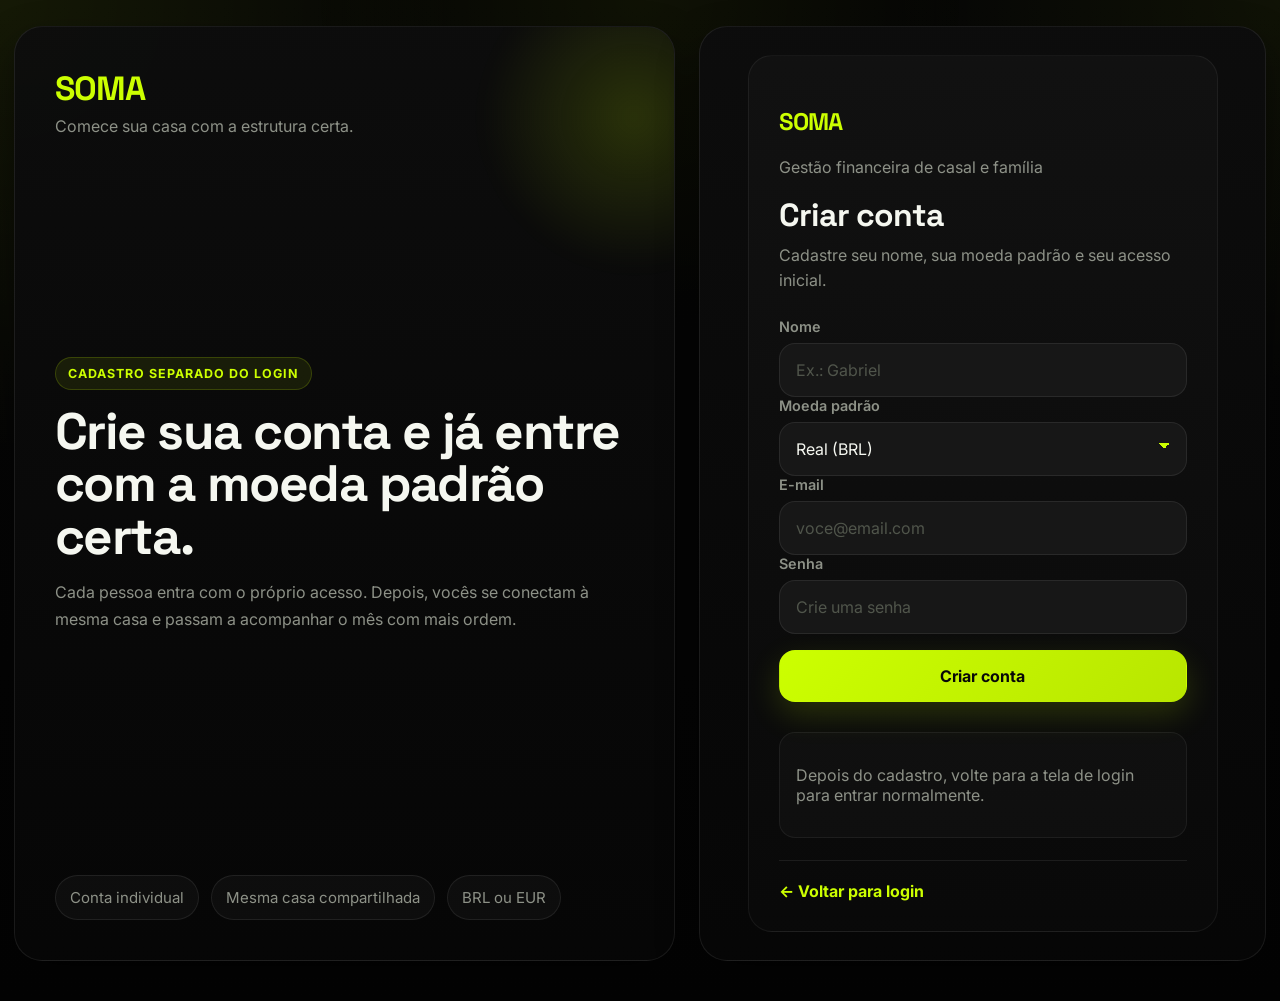
==== register.html @ 80d9c3e2 "Add files via upload" ====
<!doctype html>
<html lang="pt-BR">
<head>
  <meta charset="UTF-8" />
  <meta name="viewport" content="width=device-width, initial-scale=1.0" />
  <title>SOMA — Criar conta</title>
  <meta name="description" content="Criar conta no SOMA." />
  <link rel="preconnect" href="https://fonts.googleapis.com">
  <link rel="preconnect" href="https://fonts.gstatic.com" crossorigin>
  <link href="https://fonts.googleapis.com/css2?family=Inter:wght@400;500;600;700;800&family=Space+Grotesk:wght@500;600;700&display=swap" rel="stylesheet">
  <link rel="stylesheet" href="./styles.css" />
</head>
<body>
  <main class="app-frame">
    <section id="signupView" class="auth-layout auth-layout-register">
      <div class="auth-panel auth-copy-panel">
        <div class="brand-block">
          <div class="brand-mark">
            <span class="brand-soma">SOMA</span>
          </div>
          <p class="brand-caption">Comece sua casa com a estrutura certa.</p>
        </div>

        <div class="hero-copy">
          <span class="eyebrow">Cadastro separado do login</span>
          <h1>Crie sua conta e já entre com a moeda padrão certa.</h1>
          <p>
            Cada pessoa entra com o próprio acesso. Depois, vocês se conectam à mesma casa e passam a acompanhar o mês com mais ordem.
          </p>
        </div>

        <div class="feature-list">
          <div class="feature-chip">Conta individual</div>
          <div class="feature-chip">Mesma casa compartilhada</div>
          <div class="feature-chip">BRL ou EUR</div>
        </div>
      </div>

      <div class="auth-panel auth-form-panel">
        <div class="auth-card">
          <div class="brand-compact">
            <h2><span>SOMA</span></h2>
            <p>Gestão financeira de casal e família</p>
          </div>

          <div class="auth-heading">
            <h3>Criar conta</h3>
            <p>Cadastre seu nome, sua moeda padrão e seu acesso inicial.</p>
          </div>

          <div class="field">
            <label for="signupName">Nome</label>
            <input id="signupName" type="text" placeholder="Ex.: Gabriel" autocomplete="name" />
          </div>

          <div class="field">
            <label for="signupCurrency">Moeda padrão</label>
            <select id="signupCurrency">
              <option value="BRL">Real (BRL)</option>
              <option value="EUR">Euro (EUR)</option>
            </select>
          </div>

          <div class="field">
            <label for="signupEmail">E-mail</label>
            <input id="signupEmail" type="email" placeholder="voce@email.com" autocomplete="email" />
          </div>

          <div class="field">
            <label for="signupPassword">Senha</label>
            <input id="signupPassword" type="password" placeholder="Crie uma senha" autocomplete="new-password" />
          </div>

          <div class="stack-actions">
            <button class="btn btn-primary btn-block" id="btnSignup">Criar conta</button>
            <div id="authMessage"></div>
          </div>

          <div class="auth-footer-box">
            <p>Depois do cadastro, volte para a tela de login para entrar normalmente.</p>
          </div>

          <div class="auth-switch">
            <a href="./index.html">← Voltar para login</a>
          </div>
        </div>
      </div>
    </section>
  </main>

  <script type="module" src="./app.js"></script>
</body>
</html>
---- styles.css ----
:root {
  --bg: #050505;
  --bg-2: #080808;
  --surface: #0d0d0d;
  --surface-elevated: #111111;
  --surface-soft: rgba(255,255,255,0.03);
  --line: rgba(255,255,255,0.08);
  --line-strong: rgba(204,255,0,0.18);
  --text: #f5f7f0;
  --muted: #8d9187;
  --muted-2: #6f7369;
  --primary: #ccff00;
  --primary-hover: #dfff33;
  --primary-dark: #b8e600;
  --primary-ink: #080808;
  --danger: #ff5757;
  --danger-soft: rgba(255,87,87,0.14);
  --success: #5ef78e;
  --success-soft: rgba(94,247,142,0.14);
  --warning: #ffbe3d;
  --warning-soft: rgba(255,190,61,0.16);
  --shadow-md: 0 18px 40px rgba(0,0,0,0.45);
  --shadow-lime: 0 0 32px rgba(204,255,0,0.18);
  --radius: 20px;
  --radius-sm: 14px;
}

* { box-sizing: border-box; }
html, body { margin: 0; padding: 0; }
html { scrollbar-color: rgba(204,255,0,0.65) #0a0a0a; }
body {
  min-height: 100vh;
  font-family: Inter, system-ui, sans-serif;
  color: var(--text);
  background:
    radial-gradient(circle at top left, rgba(204,255,0,0.08), transparent 28%),
    radial-gradient(circle at top right, rgba(204,255,0,0.05), transparent 24%),
    linear-gradient(180deg, #060606 0%, #030303 100%);
}

body::before {
  content: '';
  position: fixed;
  inset: 0;
  pointer-events: none;
  background: radial-gradient(circle at 50% 0%, rgba(204,255,0,0.06), transparent 30%);
  opacity: 0.9;
}

::-webkit-scrollbar {
  width: 10px;
  height: 10px;
}

::-webkit-scrollbar-track {
  background: #0a0a0a;
}

::-webkit-scrollbar-thumb {
  background: linear-gradient(180deg, rgba(204,255,0,0.72), rgba(184,230,0,0.72));
  border: 2px solid #0a0a0a;
  border-radius: 999px;
}

::-webkit-scrollbar-thumb:hover {
  background: linear-gradient(180deg, rgba(223,255,51,0.95), rgba(184,230,0,0.95));
}

::selection {
  background: rgba(204,255,0,0.24);
  color: #fff;
}

button, input, select, textarea { font: inherit; }
a { color: inherit; text-decoration: none; }
[hidden] { display: none !important; }

.app-frame {
  position: relative;
  width: min(1380px, calc(100% - 28px));
  margin: 0 auto;
  padding: 26px 0 40px;
}

.auth-layout {
  min-height: calc(100vh - 52px);
  display: grid;
  grid-template-columns: minmax(300px, 1.05fr) minmax(320px, 0.9fr);
  gap: 24px;
  align-items: stretch;
}

.auth-panel {
  border: 1px solid var(--line);
  border-radius: 28px;
  background: linear-gradient(180deg, rgba(13,13,13,0.95), rgba(6,6,6,0.98));
  box-shadow: var(--shadow-md);
  overflow: hidden;
  position: relative;
}

.auth-copy-panel {
  padding: 40px;
  display: flex;
  flex-direction: column;
  justify-content: space-between;
  min-height: 680px;
}

.auth-copy-panel::after {
  content: '';
  position: absolute;
  right: -120px;
  top: -70px;
  width: 320px;
  height: 320px;
  border-radius: 50%;
  background: radial-gradient(circle, rgba(204,255,0,0.16), transparent 68%);
  filter: blur(10px);
}

.auth-form-panel {
  display: flex;
  align-items: center;
  justify-content: center;
  padding: 28px;
}

.auth-card {
  width: 100%;
  max-width: 470px;
  padding: 30px;
  border: 1px solid rgba(255,255,255,0.06);
  border-radius: 24px;
  background: linear-gradient(180deg, rgba(18,18,18,0.95), rgba(9,9,9,0.98));
}

.brand-block,
.brand-compact { position: relative; z-index: 1; }

.brand-mark {
  display: inline-flex;
  align-items: center;
  gap: 10px;
}

.brand-soma,
.brand-compact h2 span,
.brand-inline-name {
  font-family: 'Space Grotesk', sans-serif;
  font-weight: 700;
  letter-spacing: -0.03em;
  color: var(--primary);
}

.brand-soma {
  font-size: 2.1rem;
}

.brand-caption,
.brand-compact p,
.brand-inline-subtitle {
  margin: 6px 0 0;
  color: var(--muted);
}

.brand-inline {
  display: flex;
  flex-direction: column;
  gap: 3px;
}

.brand-inline-name {
  font-size: 1.35rem;
  color: var(--primary);
}

.hero-copy {
  position: relative;
  z-index: 1;
  margin: 28px 0 32px;
}

.eyebrow {
  display: inline-flex;
  align-items: center;
  gap: 8px;
  padding: 8px 12px;
  border-radius: 999px;
  border: 1px solid rgba(204,255,0,0.18);
  background: rgba(204,255,0,0.08);
  color: var(--primary);
  font-size: 0.78rem;
  font-weight: 700;
  text-transform: uppercase;
  letter-spacing: 0.08em;
}

.hero-copy h1,
.auth-heading h3,
.section-head h3,
.modal-head h3 {
  font-family: 'Space Grotesk', sans-serif;
  letter-spacing: -0.03em;
  margin: 16px 0 0;
}

.hero-copy h1 {
  font-size: clamp(2rem, 4vw, 3.8rem);
  line-height: 1.02;
  max-width: 680px;
}

.hero-copy p,
.auth-heading p,
.section-subtitle,
.metric-foot,
.feature-list,
.field label,
.empty-state,
.auth-footer-box p,
.user-inline span,
.household-toolbar .mini-label {
  color: var(--muted);
}

.hero-copy p {
  margin-top: 16px;
  max-width: 620px;
  font-size: 1rem;
  line-height: 1.72;
}

.feature-list {
  display: flex;
  gap: 12px;
  flex-wrap: wrap;
  position: relative;
  z-index: 1;
}

.feature-chip {
  border: 1px solid rgba(255,255,255,0.08);
  background: rgba(255,255,255,0.03);
  border-radius: 999px;
  padding: 12px 14px;
  font-size: 0.94rem;
}

.auth-heading { margin: 18px 0 24px; }
.auth-heading h3 { font-size: 2rem; }
.auth-heading p { margin-top: 8px; line-height: 1.6; }

.auth-footer-box {
  margin-top: 18px;
  border-radius: 16px;
  border: 1px solid rgba(255,255,255,0.06);
  background: rgba(255,255,255,0.025);
  padding: 16px;
}

.auth-switch {
  margin-top: 22px;
  padding-top: 20px;
  border-top: 1px solid var(--line);
}

.auth-switch a {
  color: var(--primary);
  font-weight: 700;
}

.shell {
  display: grid;
  gap: 20px;
}

.surface {
  border: 1px solid var(--line);
  border-radius: 24px;
  background: linear-gradient(180deg, rgba(12,12,12,0.96), rgba(7,7,7,0.98));
  box-shadow: var(--shadow-md);
}

.topbar {
  padding: 20px 22px;
  display: flex;
  align-items: center;
  justify-content: space-between;
  gap: 16px;
}

.topbar-left,
.topbar-right {
  display: flex;
  align-items: center;
  gap: 18px;
  flex-wrap: wrap;
}

.user-inline {
  display: flex;
  flex-direction: column;
  gap: 3px;
  padding-left: 18px;
  border-left: 1px solid var(--line);
}

.user-inline strong {
  font-size: 1.02rem;
}

.section-block {
  padding: 22px;
}

.section-head {
  display: flex;
  align-items: flex-end;
  justify-content: space-between;
  gap: 18px;
  margin-bottom: 18px;
}

.compact-head { margin-bottom: 14px; }

.section-head h3 {
  margin-top: 10px;
  font-size: 1.55rem;
}

.section-subtitle { margin-top: 8px; }

.grid {
  display: grid;
  gap: 16px;
}

.grid-2 { grid-template-columns: repeat(2, minmax(0, 1fr)); }
.equal-grid { align-items: start; }

.stats-grid {
  display: grid;
  grid-template-columns: repeat(4, minmax(0, 1fr));
  gap: 16px;
}

.metric-card {
  padding: 20px;
  min-height: 148px;
  display: flex;
  flex-direction: column;
  justify-content: space-between;
  position: relative;
  overflow: hidden;
}

.metric-card::after {
  content: '';
  position: absolute;
  inset: auto -40px -60px auto;
  width: 140px;
  height: 140px;
  border-radius: 50%;
  background: radial-gradient(circle, rgba(204,255,0,0.12), transparent 68%);
}

.metric-label {
  color: var(--muted);
  font-size: 0.92rem;
}

.metric-value {
  font-family: 'Space Grotesk', sans-serif;
  font-size: clamp(1.8rem, 3vw, 2.5rem);
  line-height: 1;
}

.inner-card {
  border: 1px solid rgba(255,255,255,0.06);
  border-radius: 18px;
  background: rgba(255,255,255,0.02);
  padding: 18px;
}

.form-card { display: grid; gap: 14px; }

.household-toolbar {
  margin-top: 18px;
  display: grid;
  gap: 10px;
}

.household-list {
  display: flex;
  flex-wrap: wrap;
  gap: 10px;
}

.household-chip {
  padding: 10px 14px;
  border-radius: 999px;
  border: 1px solid rgba(255,255,255,0.08);
  background: rgba(255,255,255,0.03);
  color: var(--text);
}

.household-chip.active {
  border-color: rgba(204,255,0,0.35);
  background: rgba(204,255,0,0.12);
  color: #f8ffd2;
  box-shadow: var(--shadow-lime);
}

.field {
  display: grid;
  gap: 8px;
}

.field label {
  font-size: 0.9rem;
  font-weight: 600;
}

.compact-field {
  min-width: 210px;
}

input,
select,
textarea {
  width: 100%;
  min-height: 54px;
  border-radius: 16px;
  border: 1px solid rgba(255,255,255,0.08);
  background: #171717;
  color: var(--text);
  padding: 0 16px;
  outline: none;
  transition: border-color 0.2s ease, box-shadow 0.2s ease, background 0.2s ease;
}

input::placeholder,
textarea::placeholder {
  color: #50554b;
}

input:focus,
select:focus,
textarea:focus {
  border-color: rgba(204,255,0,0.4);
  box-shadow: 0 0 0 4px rgba(204,255,0,0.08);
  background: #141414;
}

select {
  appearance: none;
  -webkit-appearance: none;
  background-image:
    linear-gradient(45deg, transparent 50%, var(--primary) 50%),
    linear-gradient(135deg, var(--primary) 50%, transparent 50%),
    linear-gradient(to right, transparent, transparent);
  background-position:
    calc(100% - 22px) calc(50% - 3px),
    calc(100% - 16px) calc(50% - 3px),
    0 0;
  background-size: 6px 6px, 6px 6px, 100% 100%;
  background-repeat: no-repeat;
  padding-right: 48px;
}

select option {
  background: #111111;
  color: #f4f6ef;
}

.btn {
  min-height: 52px;
  padding: 0 18px;
  border-radius: 16px;
  border: 1px solid transparent;
  font-weight: 700;
  transition: transform 0.18s ease, box-shadow 0.18s ease, border-color 0.18s ease, background 0.18s ease;
}

.btn:hover { transform: translateY(-1px); }
.btn:active { transform: translateY(0); }
.btn-block { width: 100%; }

.btn-primary {
  background: linear-gradient(135deg, var(--primary), var(--primary-dark));
  color: var(--primary-ink);
  box-shadow: 0 12px 32px rgba(204,255,0,0.16);
}

.btn-primary:hover {
  background: linear-gradient(135deg, var(--primary-hover), var(--primary-dark));
}

.btn-secondary {
  background: rgba(255,255,255,0.04);
  border-color: rgba(255,255,255,0.08);
  color: var(--text);
}

.btn-secondary:hover {
  border-color: rgba(204,255,0,0.25);
  background: rgba(204,255,0,0.05);
}

.btn-danger {
  background: rgba(255,87,87,0.08);
  border-color: rgba(255,87,87,0.18);
  color: #ffb3b3;
}

.btn-danger:hover {
  background: rgba(255,87,87,0.14);
}

.stack-actions {
  display: grid;
  gap: 12px;
  margin-top: 16px;
}

.message {
  border-radius: 16px;
  padding: 14px 16px;
  border: 1px solid transparent;
  font-size: 0.96rem;
  line-height: 1.5;
}

.message.error {
  background: var(--danger-soft);
  border-color: rgba(255,87,87,0.22);
  color: #ffb3b3;
}

.message.success {
  background: var(--success-soft);
  border-color: rgba(94,247,142,0.2);
  color: #b8ffd0;
}

.message.info {
  background: rgba(204,255,0,0.08);
  border-color: rgba(204,255,0,0.18);
  color: #efffba;
}

.table-block {
  overflow: hidden;
}

.table-shell {
  overflow-x: auto;
  border: 1px solid rgba(255,255,255,0.06);
  border-radius: 18px;
  background: rgba(255,255,255,0.02);
}

.table-shell table {
  width: 100%;
  min-width: 920px;
  border-collapse: collapse;
}

.table-shell th,
.table-shell td {
  padding: 16px 14px;
  text-align: left;
  border-bottom: 1px solid rgba(255,255,255,0.06);
  vertical-align: middle;
}

.table-shell th {
  color: var(--muted);
  text-transform: uppercase;
  font-size: 0.78rem;
  letter-spacing: 0.08em;
  background: rgba(255,255,255,0.02);
}

.table-shell tr:hover td {
  background: rgba(204,255,0,0.03);
}

.badge {
  display: inline-flex;
  align-items: center;
  justify-content: center;
  padding: 7px 10px;
  border-radius: 999px;
  border: 1px solid rgba(255,255,255,0.08);
  background: rgba(255,255,255,0.03);
  font-size: 0.82rem;
}

.money-positive { color: var(--success); font-weight: 700; }
.money-warning { color: var(--warning); font-weight: 700; }
.money-danger { color: #ff8383; font-weight: 700; }

.row-actions {
  display: flex;
  flex-wrap: wrap;
  gap: 8px;
}

.action-btn {
  min-height: 36px;
  padding: 0 12px;
  border-radius: 12px;
  border: 1px solid rgba(255,255,255,0.08);
  background: rgba(255,255,255,0.03);
  color: var(--text);
  font-size: 0.86rem;
  font-weight: 600;
}

.action-btn:hover {
  border-color: rgba(204,255,0,0.24);
  background: rgba(204,255,0,0.06);
}

.action-btn.danger:hover {
  border-color: rgba(255,87,87,0.24);
  background: rgba(255,87,87,0.08);
}

.empty-state {
  padding: 20px;
  border-radius: 18px;
  border: 1px dashed rgba(255,255,255,0.08);
  background: rgba(255,255,255,0.02);
}

.modal-backdrop {
  position: fixed;
  inset: 0;
  background: rgba(0,0,0,0.72);
  backdrop-filter: blur(8px);
  display: flex;
  align-items: center;
  justify-content: center;
  padding: 20px;
  z-index: 20;
}

.modal-card {
  width: min(620px, 100%);
  border-radius: 24px;
  border: 1px solid rgba(255,255,255,0.08);
  background: linear-gradient(180deg, rgba(17,17,17,0.98), rgba(8,8,8,0.99));
  box-shadow: var(--shadow-md);
  padding: 22px;
}

.modal-head {
  display: flex;
  align-items: flex-start;
  justify-content: space-between;
  gap: 16px;
  margin-bottom: 18px;
}

.icon-btn {
  width: 40px;
  height: 40px;
  border-radius: 12px;
  border: 1px solid rgba(255,255,255,0.08);
  background: rgba(255,255,255,0.03);
  color: var(--text);
}

.modal-actions {
  margin-top: 20px;
  display: flex;
  justify-content: flex-end;
  gap: 10px;
}

@media (max-width: 1080px) {
  .auth-layout,
  .grid-2,
  .stats-grid {
    grid-template-columns: 1fr;
  }

  .auth-copy-panel {
    min-height: auto;
  }

  .topbar {
    flex-direction: column;
    align-items: stretch;
  }

  .topbar-left,
  .topbar-right {
    justify-content: space-between;
  }

  .user-inline {
    border-left: 0;
    padding-left: 0;
  }
}

@media (max-width: 720px) {
  .app-frame {
    width: min(100%, calc(100% - 18px));
    padding-top: 10px;
  }

  .auth-copy-panel,
  .auth-form-panel,
  .auth-card,
  .section-block,
  .metric-card {
    padding: 18px;
  }

  .hero-copy h1 { font-size: 2rem; }
  .auth-heading h3 { font-size: 1.6rem; }
  .section-head h3 { font-size: 1.35rem; }
  .modal-card { padding: 18px; }
  .modal-actions { flex-direction: column-reverse; }
  .modal-actions .btn { width: 100%; }
}
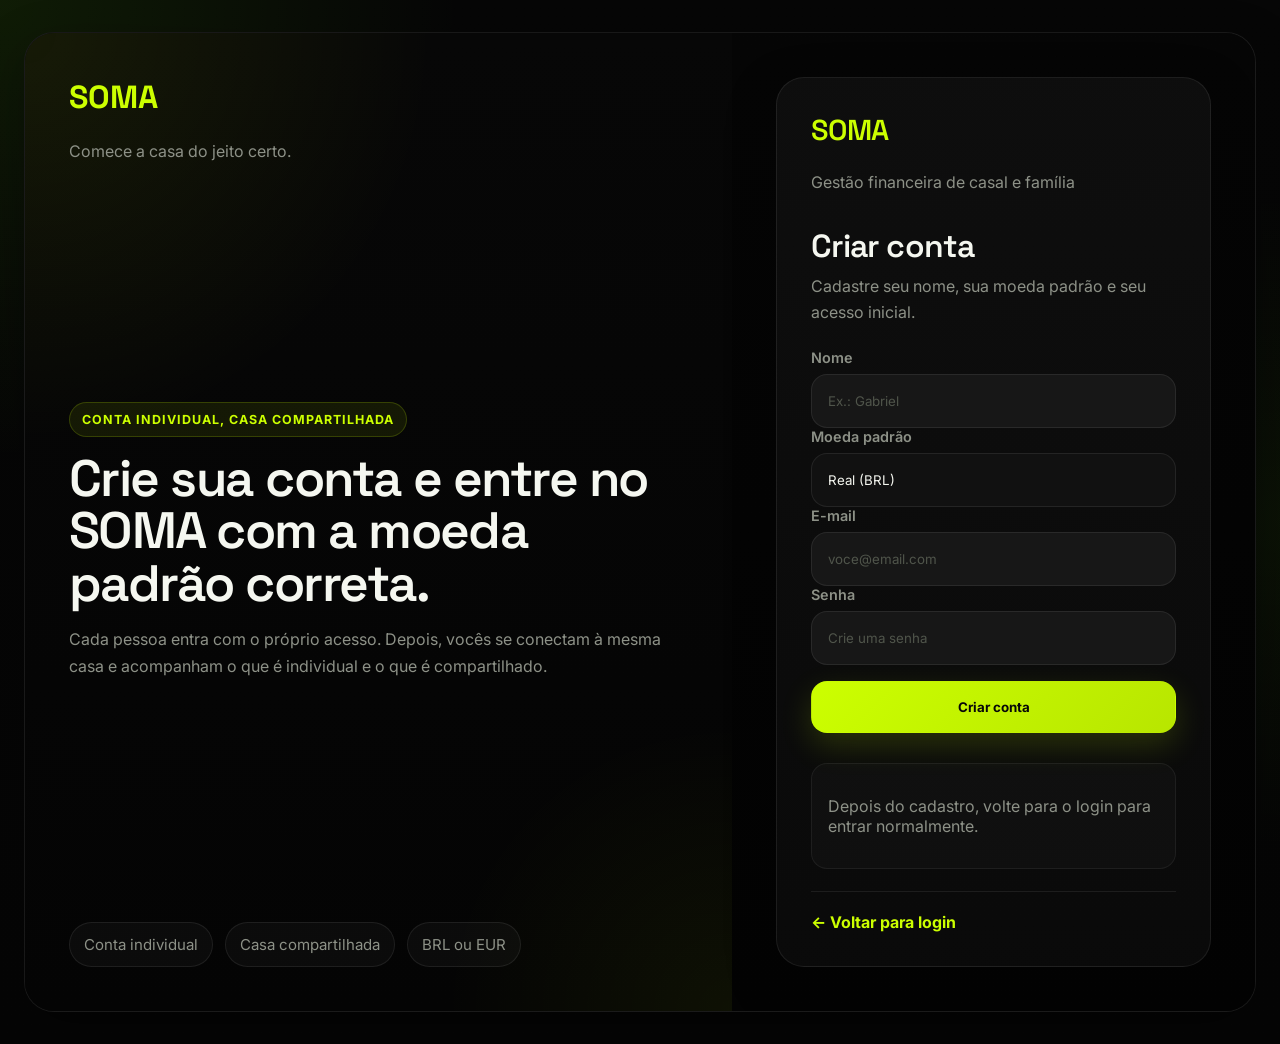
==== commit 17ff3b14: "Add files via upload" ====
--- a/register.html
+++ b/register.html
@@ -18,20 +18,20 @@
           <div class="brand-mark">
             <span class="brand-soma">SOMA</span>
           </div>
-          <p class="brand-caption">Comece sua casa com a estrutura certa.</p>
+          <p class="brand-caption">Comece a casa do jeito certo.</p>
         </div>
 
         <div class="hero-copy">
-          <span class="eyebrow">Cadastro separado do login</span>
-          <h1>Crie sua conta e já entre com a moeda padrão certa.</h1>
+          <span class="eyebrow">Conta individual, casa compartilhada</span>
+          <h1>Crie sua conta e entre no SOMA com a moeda padrão correta.</h1>
           <p>
-            Cada pessoa entra com o próprio acesso. Depois, vocês se conectam à mesma casa e passam a acompanhar o mês com mais ordem.
+            Cada pessoa entra com o próprio acesso. Depois, vocês se conectam à mesma casa e acompanham o que é individual e o que é compartilhado.
           </p>
         </div>
 
         <div class="feature-list">
           <div class="feature-chip">Conta individual</div>
-          <div class="feature-chip">Mesma casa compartilhada</div>
+          <div class="feature-chip">Casa compartilhada</div>
           <div class="feature-chip">BRL ou EUR</div>
         </div>
       </div>
@@ -77,7 +77,7 @@
           </div>
 
           <div class="auth-footer-box">
-            <p>Depois do cadastro, volte para a tela de login para entrar normalmente.</p>
+            <p>Depois do cadastro, volte para o login para entrar normalmente.</p>
           </div>
 
           <div class="auth-switch">
@@ -88,6 +88,6 @@
     </section>
   </main>
 
-  <script type="module" src="./app.js"></script>
+  <script type="module" src="./app.rollback.js?v=20260401-02"></script>
 </body>
 </html>
--- a/styles.css
+++ b/styles.css
@@ -1,3 +1,4 @@
+
 :root {
   --bg: #050505;
   --bg-2: #080808;
@@ -16,176 +17,109 @@
   --danger: #ff5757;
   --danger-soft: rgba(255,87,87,0.14);
   --success: #5ef78e;
-  --success-soft: rgba(94,247,142,0.14);
-  --warning: #ffbe3d;
-  --warning-soft: rgba(255,190,61,0.16);
-  --shadow-md: 0 18px 40px rgba(0,0,0,0.45);
-  --shadow-lime: 0 0 32px rgba(204,255,0,0.18);
-  --radius: 20px;
-  --radius-sm: 14px;
+  --success-soft: rgba(94,247,142,0.12);
+  --warning: #ffbf47;
+  --warning-soft: rgba(255,191,71,0.12);
+  --shadow-sm: 0 12px 24px rgba(0,0,0,0.24);
+  --shadow-md: 0 18px 48px rgba(0,0,0,0.34);
+  --shadow-lime: 0 16px 32px rgba(204,255,0,0.12);
+  --radius: 24px;
+  color-scheme: dark;
 }
 
 * { box-sizing: border-box; }
 html, body { margin: 0; padding: 0; }
-html { scrollbar-color: rgba(204,255,0,0.65) #0a0a0a; }
 body {
+  background:
+    radial-gradient(circle at top left, rgba(113, 252, 0, 0.09), transparent 28%),
+    radial-gradient(circle at right center, rgba(113, 252, 0, 0.05), transparent 24%),
+    linear-gradient(180deg, #060606 0%, #050505 100%);
+  color: var(--text);
+  font-family: 'Inter', system-ui, sans-serif;
   min-height: 100vh;
-  font-family: Inter, system-ui, sans-serif;
-  color: var(--text);
+  -webkit-font-smoothing: antialiased;
+  -moz-osx-font-smoothing: grayscale;
+}
+
+body, input, select, textarea, button { font-family: 'Inter', system-ui, sans-serif; }
+
+h1, h2, h3, h4, h5, h6 {
+  font-family: 'Space Grotesk', sans-serif;
+  font-weight: 600;
+  letter-spacing: -0.03em;
+}
+
+a { color: inherit; text-decoration: none; }
+button { cursor: pointer; }
+button, input, select, textarea { border: 0; }
+
+::-webkit-scrollbar { width: 12px; height: 12px; }
+::-webkit-scrollbar-track { background: #0b0b0b; }
+::-webkit-scrollbar-thumb {
+  background: linear-gradient(180deg, rgba(204,255,0,0.42), rgba(204,255,0,0.2));
+  border: 2px solid #0b0b0b;
+  border-radius: 999px;
+}
+::-webkit-scrollbar-thumb:hover {
+  background: linear-gradient(180deg, rgba(204,255,0,0.58), rgba(204,255,0,0.3));
+}
+
+
+[hidden] {
+  display: none !important;
+}
+
+.app-frame {
+  width: min(1400px, calc(100vw - 48px));
+  margin: 32px auto;
+}
+
+.auth-layout {
+  display: grid;
+  grid-template-columns: 1.15fr 0.85fr;
+  min-height: calc(100vh - 64px);
+  border-radius: 30px;
+  overflow: hidden;
+  border: 1px solid var(--line);
+  background: linear-gradient(180deg, rgba(8,8,8,0.96), rgba(4,4,4,0.98));
+  box-shadow: var(--shadow-md);
+}
+
+.auth-panel { padding: 44px; position: relative; }
+.auth-copy-panel {
   background:
-    radial-gradient(circle at top left, rgba(204,255,0,0.08), transparent 28%),
-    radial-gradient(circle at top right, rgba(204,255,0,0.05), transparent 24%),
-    linear-gradient(180deg, #060606 0%, #030303 100%);
-}
-
-body::before {
-  content: '';
-  position: fixed;
-  inset: 0;
-  pointer-events: none;
-  background: radial-gradient(circle at 50% 0%, rgba(204,255,0,0.06), transparent 30%);
-  opacity: 0.9;
-}
-
-::-webkit-scrollbar {
-  width: 10px;
-  height: 10px;
-}
-
-::-webkit-scrollbar-track {
-  background: #0a0a0a;
-}
-
-::-webkit-scrollbar-thumb {
-  background: linear-gradient(180deg, rgba(204,255,0,0.72), rgba(184,230,0,0.72));
-  border: 2px solid #0a0a0a;
-  border-radius: 999px;
-}
-
-::-webkit-scrollbar-thumb:hover {
-  background: linear-gradient(180deg, rgba(223,255,51,0.95), rgba(184,230,0,0.95));
-}
-
-::selection {
-  background: rgba(204,255,0,0.24);
-  color: #fff;
-}
-
-button, input, select, textarea { font: inherit; }
-a { color: inherit; text-decoration: none; }
-[hidden] { display: none !important; }
-
-.app-frame {
-  position: relative;
-  width: min(1380px, calc(100% - 28px));
-  margin: 0 auto;
-  padding: 26px 0 40px;
-}
-
-.auth-layout {
-  min-height: calc(100vh - 52px);
-  display: grid;
-  grid-template-columns: minmax(300px, 1.05fr) minmax(320px, 0.9fr);
-  gap: 24px;
-  align-items: stretch;
-}
-
-.auth-panel {
-  border: 1px solid var(--line);
-  border-radius: 28px;
-  background: linear-gradient(180deg, rgba(13,13,13,0.95), rgba(6,6,6,0.98));
-  box-shadow: var(--shadow-md);
-  overflow: hidden;
-  position: relative;
-}
-
-.auth-copy-panel {
-  padding: 40px;
+    radial-gradient(circle at left top, rgba(204,255,0,0.08), transparent 34%),
+    radial-gradient(circle at right bottom, rgba(204,255,0,0.05), transparent 24%),
+    linear-gradient(180deg, rgba(7,7,7,0.98), rgba(4,4,4,0.98));
   display: flex;
   flex-direction: column;
   justify-content: space-between;
-  min-height: 680px;
-}
-
-.auth-copy-panel::after {
-  content: '';
-  position: absolute;
-  right: -120px;
-  top: -70px;
-  width: 320px;
-  height: 320px;
-  border-radius: 50%;
-  background: radial-gradient(circle, rgba(204,255,0,0.16), transparent 68%);
-  filter: blur(10px);
-}
-
+  gap: 28px;
+}
 .auth-form-panel {
   display: flex;
   align-items: center;
   justify-content: center;
-  padding: 28px;
-}
-
-.auth-card {
-  width: 100%;
-  max-width: 470px;
-  padding: 30px;
-  border: 1px solid rgba(255,255,255,0.06);
-  border-radius: 24px;
-  background: linear-gradient(180deg, rgba(18,18,18,0.95), rgba(9,9,9,0.98));
-}
-
-.brand-block,
-.brand-compact { position: relative; z-index: 1; }
-
-.brand-mark {
-  display: inline-flex;
-  align-items: center;
-  gap: 10px;
-}
-
-.brand-soma,
-.brand-compact h2 span,
-.brand-inline-name {
+  background: linear-gradient(180deg, rgba(5,5,5,0.98), rgba(3,3,3,1));
+}
+
+.brand-block, .brand-compact { display: grid; gap: 8px; }
+.brand-mark { display: inline-flex; align-items: center; gap: 10px; }
+.brand-soma {
   font-family: 'Space Grotesk', sans-serif;
+  font-size: 2rem;
   font-weight: 700;
-  letter-spacing: -0.03em;
   color: var(--primary);
 }
-
-.brand-soma {
-  font-size: 2.1rem;
-}
-
-.brand-caption,
-.brand-compact p,
-.brand-inline-subtitle {
-  margin: 6px 0 0;
-  color: var(--muted);
-}
-
-.brand-inline {
-  display: flex;
-  flex-direction: column;
-  gap: 3px;
-}
-
-.brand-inline-name {
-  font-size: 1.35rem;
-  color: var(--primary);
-}
-
-.hero-copy {
-  position: relative;
-  z-index: 1;
-  margin: 28px 0 32px;
-}
+.brand-caption, .brand-compact p { color: var(--muted); }
+.brand-compact h2 { margin: 0; font-size: 1.8rem; }
+.brand-compact h2 span { color: var(--primary); }
 
 .eyebrow {
   display: inline-flex;
   align-items: center;
-  gap: 8px;
-  padding: 8px 12px;
+  width: fit-content;
+  padding: 9px 12px;
   border-radius: 999px;
   border: 1px solid rgba(204,255,0,0.18);
   background: rgba(204,255,0,0.08);
@@ -195,50 +129,13 @@
   text-transform: uppercase;
   letter-spacing: 0.08em;
 }
-
-.hero-copy h1,
-.auth-heading h3,
-.section-head h3,
-.modal-head h3 {
-  font-family: 'Space Grotesk', sans-serif;
-  letter-spacing: -0.03em;
-  margin: 16px 0 0;
-}
-
-.hero-copy h1 {
-  font-size: clamp(2rem, 4vw, 3.8rem);
-  line-height: 1.02;
-  max-width: 680px;
-}
-
-.hero-copy p,
-.auth-heading p,
-.section-subtitle,
-.metric-foot,
-.feature-list,
-.field label,
-.empty-state,
-.auth-footer-box p,
-.user-inline span,
-.household-toolbar .mini-label {
-  color: var(--muted);
-}
-
-.hero-copy p {
-  margin-top: 16px;
-  max-width: 620px;
-  font-size: 1rem;
-  line-height: 1.72;
-}
-
-.feature-list {
-  display: flex;
-  gap: 12px;
-  flex-wrap: wrap;
-  position: relative;
-  z-index: 1;
-}
-
+.hero-copy h1, .auth-heading h3, .section-head h3, .modal-head h3 { margin: 16px 0 0; }
+.hero-copy h1 { font-size: clamp(2rem, 4vw, 3.8rem); line-height: 1.02; max-width: 700px; }
+.hero-copy p, .auth-heading p, .section-subtitle, .metric-foot, .feature-list,
+.field label, .empty-state, .auth-footer-box p, .user-inline span,
+.household-toolbar .mini-label, .scope-caption, .metric-label { color: var(--muted); }
+.hero-copy p { margin-top: 16px; max-width: 640px; font-size: 1rem; line-height: 1.72; }
+.feature-list { display: flex; gap: 12px; flex-wrap: wrap; position: relative; z-index: 1; }
 .feature-chip {
   border: 1px solid rgba(255,255,255,0.08);
   background: rgba(255,255,255,0.03);
@@ -246,11 +143,17 @@
   padding: 12px 14px;
   font-size: 0.94rem;
 }
-
+.auth-card {
+  width: min(520px, 100%);
+  border-radius: 28px;
+  border: 1px solid rgba(255,255,255,0.08);
+  background: linear-gradient(180deg, rgba(14,14,14,0.98), rgba(10,10,10,0.98));
+  box-shadow: var(--shadow-md);
+  padding: 34px;
+}
 .auth-heading { margin: 18px 0 24px; }
 .auth-heading h3 { font-size: 2rem; }
 .auth-heading p { margin-top: 8px; line-height: 1.6; }
-
 .auth-footer-box {
   margin-top: 18px;
   border-radius: 16px;
@@ -258,30 +161,16 @@
   background: rgba(255,255,255,0.025);
   padding: 16px;
 }
-
-.auth-switch {
-  margin-top: 22px;
-  padding-top: 20px;
-  border-top: 1px solid var(--line);
-}
-
-.auth-switch a {
-  color: var(--primary);
-  font-weight: 700;
-}
-
-.shell {
-  display: grid;
-  gap: 20px;
-}
-
+.auth-switch { margin-top: 22px; padding-top: 20px; border-top: 1px solid var(--line); }
+.auth-switch a { color: var(--primary); font-weight: 700; }
+
+.shell { display: grid; gap: 20px; }
 .surface {
   border: 1px solid var(--line);
   border-radius: 24px;
   background: linear-gradient(180deg, rgba(12,12,12,0.96), rgba(7,7,7,0.98));
   box-shadow: var(--shadow-md);
 }
-
 .topbar {
   padding: 20px 22px;
   display: flex;
@@ -289,15 +178,11 @@
   justify-content: space-between;
   gap: 16px;
 }
-
-.topbar-left,
-.topbar-right {
-  display: flex;
-  align-items: center;
-  gap: 18px;
-  flex-wrap: wrap;
-}
-
+.topbar-left, .topbar-right { display: flex; align-items: center; gap: 18px; flex-wrap: wrap; }
+.topbar-right { justify-content: flex-end; }
+.brand-inline { display: grid; gap: 5px; }
+.brand-inline-name { font-family: 'Space Grotesk', sans-serif; font-size: 1.2rem; color: var(--primary); font-weight: 700; }
+.brand-inline-subtitle { color: var(--muted); font-size: 0.92rem; }
 .user-inline {
   display: flex;
   flex-direction: column;
@@ -305,15 +190,8 @@
   padding-left: 18px;
   border-left: 1px solid var(--line);
 }
-
-.user-inline strong {
-  font-size: 1.02rem;
-}
-
-.section-block {
-  padding: 22px;
-}
-
+.user-inline strong { font-size: 1.02rem; }
+.section-block { padding: 22px; }
 .section-head {
   display: flex;
   align-items: flex-end;
@@ -321,30 +199,14 @@
   gap: 18px;
   margin-bottom: 18px;
 }
-
 .compact-head { margin-bottom: 14px; }
-
-.section-head h3 {
-  margin-top: 10px;
-  font-size: 1.55rem;
-}
-
+.section-head h3 { margin-top: 10px; font-size: 1.55rem; }
 .section-subtitle { margin-top: 8px; }
-
-.grid {
-  display: grid;
-  gap: 16px;
-}
-
+.grid { display: grid; gap: 16px; }
 .grid-2 { grid-template-columns: repeat(2, minmax(0, 1fr)); }
 .equal-grid { align-items: start; }
-
-.stats-grid {
-  display: grid;
-  grid-template-columns: repeat(4, minmax(0, 1fr));
-  gap: 16px;
-}
-
+.stats-grid { display: grid; grid-template-columns: repeat(4, minmax(0, 1fr)); gap: 16px; }
+.management-panels { display: grid; grid-template-columns: repeat(2, minmax(0, 1fr)); gap: 20px; align-items: start; }
 .metric-card {
   padding: 20px;
   min-height: 148px;
@@ -354,7 +216,6 @@
   position: relative;
   overflow: hidden;
 }
-
 .metric-card::after {
   content: '';
   position: absolute;
@@ -364,39 +225,17 @@
   border-radius: 50%;
   background: radial-gradient(circle, rgba(204,255,0,0.12), transparent 68%);
 }
-
-.metric-label {
-  color: var(--muted);
-  font-size: 0.92rem;
-}
-
-.metric-value {
-  font-family: 'Space Grotesk', sans-serif;
-  font-size: clamp(1.8rem, 3vw, 2.5rem);
-  line-height: 1;
-}
-
+.metric-value { font-family: 'Space Grotesk', sans-serif; font-size: clamp(1.8rem, 3vw, 2.5rem); line-height: 1; }
 .inner-card {
   border: 1px solid rgba(255,255,255,0.06);
   border-radius: 18px;
   background: rgba(255,255,255,0.02);
   padding: 18px;
 }
-
 .form-card { display: grid; gap: 14px; }
-
-.household-toolbar {
-  margin-top: 18px;
-  display: grid;
-  gap: 10px;
-}
-
-.household-list {
-  display: flex;
-  flex-wrap: wrap;
-  gap: 10px;
-}
-
+.form-actions { margin-top: 8px; padding-top: 4px; }
+.household-toolbar { margin-top: 18px; display: grid; gap: 10px; }
+.household-list { display: flex; flex-wrap: wrap; gap: 10px; }
 .household-chip {
   padding: 10px 14px;
   border-radius: 999px;
@@ -404,31 +243,16 @@
   background: rgba(255,255,255,0.03);
   color: var(--text);
 }
-
 .household-chip.active {
   border-color: rgba(204,255,0,0.35);
   background: rgba(204,255,0,0.12);
   color: #f8ffd2;
   box-shadow: var(--shadow-lime);
 }
-
-.field {
-  display: grid;
-  gap: 8px;
-}
-
-.field label {
-  font-size: 0.9rem;
-  font-weight: 600;
-}
-
-.compact-field {
-  min-width: 210px;
-}
-
-input,
-select,
-textarea {
+.field { display: grid; gap: 8px; }
+.field label { font-size: 0.9rem; font-weight: 600; }
+.compact-field { min-width: 210px; }
+input, select, textarea {
   width: 100%;
   min-height: 54px;
   border-radius: 16px;
@@ -439,23 +263,17 @@
   outline: none;
   transition: border-color 0.2s ease, box-shadow 0.2s ease, background 0.2s ease;
 }
-
-input::placeholder,
-textarea::placeholder {
-  color: #50554b;
-}
-
-input:focus,
-select:focus,
-textarea:focus {
+textarea { min-height: 110px; padding-top: 14px; }
+input::placeholder, textarea::placeholder { color: #50554b; }
+input:focus, select:focus, textarea:focus {
   border-color: rgba(204,255,0,0.4);
   box-shadow: 0 0 0 4px rgba(204,255,0,0.08);
   background: #141414;
 }
-
 select {
   appearance: none;
   -webkit-appearance: none;
+  color-scheme: dark;
   background-image:
     linear-gradient(45deg, transparent 50%, var(--primary) 50%),
     linear-gradient(135deg, var(--primary) 50%, transparent 50%),
@@ -468,12 +286,11 @@
   background-repeat: no-repeat;
   padding-right: 48px;
 }
-
-select option {
+select, option, optgroup {
   background: #111111;
   color: #f4f6ef;
 }
-
+option:hover, option:checked { background: #202c00; color: #f8ffd2; }
 .btn {
   min-height: 52px;
   padding: 0 18px;
@@ -482,48 +299,24 @@
   font-weight: 700;
   transition: transform 0.18s ease, box-shadow 0.18s ease, border-color 0.18s ease, background 0.18s ease;
 }
-
 .btn:hover { transform: translateY(-1px); }
 .btn:active { transform: translateY(0); }
 .btn-block { width: 100%; }
-
 .btn-primary {
   background: linear-gradient(135deg, var(--primary), var(--primary-dark));
   color: var(--primary-ink);
   box-shadow: 0 12px 32px rgba(204,255,0,0.16);
 }
-
-.btn-primary:hover {
-  background: linear-gradient(135deg, var(--primary-hover), var(--primary-dark));
-}
-
+.btn-primary:hover { background: linear-gradient(135deg, var(--primary-hover), var(--primary-dark)); }
 .btn-secondary {
   background: rgba(255,255,255,0.04);
   border-color: rgba(255,255,255,0.08);
   color: var(--text);
 }
-
-.btn-secondary:hover {
-  border-color: rgba(204,255,0,0.25);
-  background: rgba(204,255,0,0.05);
-}
-
-.btn-danger {
-  background: rgba(255,87,87,0.08);
-  border-color: rgba(255,87,87,0.18);
-  color: #ffb3b3;
-}
-
-.btn-danger:hover {
-  background: rgba(255,87,87,0.14);
-}
-
-.stack-actions {
-  display: grid;
-  gap: 12px;
-  margin-top: 16px;
-}
-
+.btn-secondary:hover { border-color: rgba(204,255,0,0.25); background: rgba(204,255,0,0.05); }
+.btn-danger { background: rgba(255,87,87,0.08); border-color: rgba(255,87,87,0.18); color: #ffb3b3; }
+.btn-danger:hover { background: rgba(255,87,87,0.14); }
+.stack-actions { display: grid; gap: 12px; margin-top: 16px; }
 .message {
   border-radius: 16px;
   padding: 14px 16px;
@@ -531,50 +324,23 @@
   font-size: 0.96rem;
   line-height: 1.5;
 }
-
-.message.error {
-  background: var(--danger-soft);
-  border-color: rgba(255,87,87,0.22);
-  color: #ffb3b3;
-}
-
-.message.success {
-  background: var(--success-soft);
-  border-color: rgba(94,247,142,0.2);
-  color: #b8ffd0;
-}
-
-.message.info {
-  background: rgba(204,255,0,0.08);
-  border-color: rgba(204,255,0,0.18);
-  color: #efffba;
-}
-
-.table-block {
-  overflow: hidden;
-}
-
+.message.error { background: var(--danger-soft); border-color: rgba(255,87,87,0.22); color: #ffb3b3; }
+.message.success { background: var(--success-soft); border-color: rgba(94,247,142,0.2); color: #b8ffd0; }
+.message.info { background: rgba(204,255,0,0.08); border-color: rgba(204,255,0,0.18); color: #efffba; }
+.table-block { overflow: hidden; }
 .table-shell {
   overflow-x: auto;
   border: 1px solid rgba(255,255,255,0.06);
   border-radius: 18px;
   background: rgba(255,255,255,0.02);
 }
-
-.table-shell table {
-  width: 100%;
-  min-width: 920px;
-  border-collapse: collapse;
-}
-
-.table-shell th,
-.table-shell td {
+.table-shell table { width: 100%; min-width: 980px; border-collapse: collapse; }
+.table-shell th, .table-shell td {
   padding: 16px 14px;
   text-align: left;
   border-bottom: 1px solid rgba(255,255,255,0.06);
   vertical-align: middle;
 }
-
 .table-shell th {
   color: var(--muted);
   text-transform: uppercase;
@@ -582,11 +348,7 @@
   letter-spacing: 0.08em;
   background: rgba(255,255,255,0.02);
 }
-
-.table-shell tr:hover td {
-  background: rgba(204,255,0,0.03);
-}
-
+.table-shell tr:hover td { background: rgba(204,255,0,0.03); }
 .badge {
   display: inline-flex;
   align-items: center;
@@ -597,17 +359,10 @@
   background: rgba(255,255,255,0.03);
   font-size: 0.82rem;
 }
-
 .money-positive { color: var(--success); font-weight: 700; }
 .money-warning { color: var(--warning); font-weight: 700; }
 .money-danger { color: #ff8383; font-weight: 700; }
-
-.row-actions {
-  display: flex;
-  flex-wrap: wrap;
-  gap: 8px;
-}
-
+.row-actions { display: flex; flex-wrap: wrap; gap: 8px; }
 .action-btn {
   min-height: 36px;
   padding: 0 12px;
@@ -618,53 +373,67 @@
   font-size: 0.86rem;
   font-weight: 600;
 }
-
 .action-btn:hover {
-  border-color: rgba(204,255,0,0.24);
-  background: rgba(204,255,0,0.06);
-}
-
-.action-btn.danger:hover {
-  border-color: rgba(255,87,87,0.24);
+  border-color: rgba(204,255,0,0.25);
+  background: rgba(204,255,0,0.05);
+}
+.action-btn.danger {
+  border-color: rgba(255,87,87,0.18);
   background: rgba(255,87,87,0.08);
-}
-
+  color: #ffb3b3;
+}
+.action-btn.danger:hover { background: rgba(255,87,87,0.14); }
 .empty-state {
   padding: 20px;
-  border-radius: 18px;
   border: 1px dashed rgba(255,255,255,0.08);
+  border-radius: 16px;
   background: rgba(255,255,255,0.02);
 }
-
+.scope-filters { display: flex; flex-wrap: wrap; gap: 10px; }
+.scope-chip {
+  min-height: 44px;
+  padding: 0 16px;
+  border-radius: 999px;
+  border: 1px solid rgba(255,255,255,0.08);
+  background: rgba(255,255,255,0.03);
+  color: var(--text);
+  font-weight: 700;
+}
+.scope-chip:hover {
+  border-color: rgba(204,255,0,0.22);
+  background: rgba(204,255,0,0.05);
+}
+.scope-chip.active {
+  border-color: rgba(204,255,0,0.35);
+  background: rgba(204,255,0,0.14);
+  color: #f8ffd2;
+  box-shadow: var(--shadow-lime);
+}
 .modal-backdrop {
   position: fixed;
   inset: 0;
-  background: rgba(0,0,0,0.72);
-  backdrop-filter: blur(8px);
-  display: flex;
-  align-items: center;
-  justify-content: center;
-  padding: 20px;
-  z-index: 20;
-}
-
+  background: rgba(0,0,0,0.68);
+  display: grid;
+  place-items: center;
+  padding: 24px;
+  z-index: 40;
+}
 .modal-card {
   width: min(620px, 100%);
-  border-radius: 24px;
-  border: 1px solid rgba(255,255,255,0.08);
-  background: linear-gradient(180deg, rgba(17,17,17,0.98), rgba(8,8,8,0.99));
+  border-radius: 26px;
+  border: 1px solid rgba(255,255,255,0.08);
+  background: linear-gradient(180deg, rgba(14,14,14,0.98), rgba(9,9,9,1));
   box-shadow: var(--shadow-md);
-  padding: 22px;
-}
-
+  padding: 24px;
+  display: grid;
+  gap: 16px;
+}
 .modal-head {
   display: flex;
   align-items: flex-start;
   justify-content: space-between;
   gap: 16px;
-  margin-bottom: 18px;
-}
-
+}
 .icon-btn {
   width: 40px;
   height: 40px;
@@ -673,59 +442,361 @@
   background: rgba(255,255,255,0.03);
   color: var(--text);
 }
-
-.modal-actions {
-  margin-top: 20px;
-  display: flex;
+.modal-actions { display: flex; justify-content: flex-end; gap: 10px; padding-top: 6px; }
+
+@media (max-width: 1100px) {
+  .auth-layout { grid-template-columns: 1fr; }
+  .stats-grid { grid-template-columns: repeat(2, minmax(0, 1fr)); }
+}
+@media (max-width: 860px) {
+  .app-frame { width: min(100vw - 24px, 100%); margin: 12px auto; }
+  .topbar, .topbar-left, .topbar-right, .section-head { flex-direction: column; align-items: stretch; }
+  .grid-2, .stats-grid, .management-panels { grid-template-columns: 1fr; }
+  .auth-panel, .auth-card, .section-block { padding: 20px; }
+  .user-inline { border-left: 0; padding-left: 0; padding-top: 10px; border-top: 1px solid var(--line); }
+  .table-shell table { min-width: 760px; }
+}
+
+
+.active-household-card {
+  margin-top: 14px;
+  display: flex;
+  align-items: center;
+  justify-content: space-between;
+  gap: 16px;
+}
+
+.active-household-copy {
+  display: grid;
+  gap: 8px;
+}
+
+.active-household-copy strong {
+  font-size: 1rem;
+}
+
+.active-household-copy code {
+  width: fit-content;
+  padding: 8px 12px;
+  border-radius: 12px;
+  border: 1px solid rgba(204,255,0,0.18);
+  background: rgba(204,255,0,0.07);
+  color: #f5ffd1;
+  font-family: ui-monospace, SFMono-Regular, Menlo, Monaco, Consolas, monospace;
+  word-break: break-all;
+}
+
+.active-household-actions {
+  display: flex;
+  align-items: center;
   justify-content: flex-end;
+}
+
+.btn.is-loading {
+  display: inline-flex;
+  align-items: center;
+  justify-content: center;
   gap: 10px;
-}
-
-@media (max-width: 1080px) {
-  .auth-layout,
-  .grid-2,
-  .stats-grid {
-    grid-template-columns: 1fr;
-  }
-
-  .auth-copy-panel {
-    min-height: auto;
-  }
-
-  .topbar {
+  opacity: 0.92;
+}
+
+.btn-loader {
+  width: 16px;
+  height: 16px;
+  border-radius: 999px;
+  border: 2px solid rgba(10,10,10,0.22);
+  border-top-color: rgba(10,10,10,0.85);
+  animation: somaSpin 0.8s linear infinite;
+}
+
+.onboarding-card {
+  max-width: 700px;
+}
+
+.onboarding-steps {
+  display: grid;
+  gap: 14px;
+}
+
+.onboarding-step {
+  display: grid;
+  grid-template-columns: 46px 1fr;
+  gap: 14px;
+  align-items: start;
+  padding: 16px;
+  border-radius: 18px;
+  border: 1px solid rgba(255,255,255,0.06);
+  background: rgba(255,255,255,0.02);
+}
+
+.step-number {
+  display: inline-flex;
+  align-items: center;
+  justify-content: center;
+  width: 46px;
+  height: 46px;
+  border-radius: 14px;
+  background: rgba(204,255,0,0.1);
+  border: 1px solid rgba(204,255,0,0.18);
+  color: var(--primary);
+  font-family: 'Space Grotesk', sans-serif;
+  font-weight: 700;
+  font-size: 1.1rem;
+}
+
+.onboarding-step strong {
+  display: block;
+  margin-bottom: 6px;
+  font-size: 1rem;
+}
+
+.onboarding-step p {
+  color: var(--muted);
+  line-height: 1.6;
+}
+
+@keyframes somaSpin {
+  to { transform: rotate(360deg); }
+}
+
+@media (max-width: 960px) {
+  .active-household-card {
     flex-direction: column;
     align-items: stretch;
   }
 
-  .topbar-left,
-  .topbar-right {
+  .active-household-actions {
+    justify-content: stretch;
+  }
+
+  .active-household-actions .btn {
+    width: 100%;
+  }
+
+  .onboarding-step {
+    grid-template-columns: 1fr;
+  }
+}
+
+.workspace {
+  display: grid;
+  grid-template-columns: 280px minmax(0, 1fr);
+  gap: 20px;
+  align-items: start;
+}
+
+.sidebar {
+  position: sticky;
+  top: 32px;
+  min-height: calc(100vh - 64px);
+  padding: 22px 18px;
+  display: flex;
+  flex-direction: column;
+  gap: 18px;
+}
+
+.sidebar-brand {
+  display: grid;
+  gap: 6px;
+  padding: 6px 8px 16px;
+  border-bottom: 1px solid var(--line);
+}
+
+.sidebar-group {
+  display: grid;
+  gap: 8px;
+}
+
+.sidebar-settings-group {
+  margin-top: auto;
+  padding-top: 18px;
+  border-top: 1px solid var(--line);
+}
+
+.sidebar-group-title {
+  color: var(--muted);
+  font-size: 0.76rem;
+  text-transform: uppercase;
+  letter-spacing: 0.12em;
+  font-weight: 700;
+  padding: 0 8px;
+}
+
+.nav-link {
+  width: 100%;
+  text-align: left;
+  min-height: 50px;
+  border-radius: 16px;
+  padding: 0 14px;
+  border: 1px solid rgba(255,255,255,0.06);
+  background: rgba(255,255,255,0.02);
+  color: var(--text);
+  font-size: 0.96rem;
+  font-weight: 600;
+  transition: 180ms ease;
+}
+
+.nav-link:hover {
+  border-color: rgba(204,255,0,0.22);
+  background: rgba(204,255,0,0.06);
+}
+
+.nav-link.active {
+  background: rgba(204,255,0,0.12);
+  border-color: rgba(204,255,0,0.34);
+  color: #f8ffd2;
+  box-shadow: var(--shadow-lime);
+}
+
+.content-shell {
+  display: grid;
+  gap: 20px;
+  min-width: 0;
+}
+
+.no-divider {
+  padding-left: 0;
+  border-left: 0;
+}
+
+.month-inline {
+  display: inline-flex;
+  align-items: center;
+  gap: 12px;
+  min-height: 54px;
+  padding: 0 14px;
+  border-radius: 16px;
+  border: 1px solid rgba(255,255,255,0.08);
+  background: #171717;
+}
+
+.month-inline span {
+  white-space: nowrap;
+  color: var(--muted);
+  font-size: 0.92rem;
+  font-weight: 600;
+}
+
+.month-inline input {
+  min-height: auto;
+  padding: 0;
+  border: 0;
+  background: transparent;
+  box-shadow: none;
+}
+
+.month-inline input:focus {
+  outline: none;
+}
+
+.view-guide-callout {
+  margin-bottom: 16px;
+  display: grid;
+  gap: 8px;
+}
+
+.view-guide-callout strong {
+  font-family: 'Space Grotesk', sans-serif;
+  font-size: 1rem;
+}
+
+.view-guide-callout p {
+  margin: 0;
+  color: var(--muted);
+  line-height: 1.65;
+}
+
+.scope-filters {
+  display: grid;
+  grid-template-columns: repeat(auto-fit, minmax(220px, 1fr));
+  gap: 12px;
+}
+
+.scope-card {
+  display: grid;
+  gap: 8px;
+  text-align: left;
+  padding: 16px;
+  min-height: 132px;
+  border-radius: 20px;
+  border: 1px solid rgba(255,255,255,0.08);
+  background: rgba(255,255,255,0.03);
+  color: var(--text);
+  transition: 180ms ease;
+}
+
+.scope-card strong {
+  font-family: 'Space Grotesk', sans-serif;
+  font-size: 1.08rem;
+}
+
+.scope-card span {
+  color: var(--muted);
+  line-height: 1.55;
+  font-size: 0.94rem;
+}
+
+.scope-card:hover {
+  border-color: rgba(204,255,0,0.22);
+  background: rgba(204,255,0,0.05);
+}
+
+.scope-card.active {
+  border-color: rgba(204,255,0,0.34);
+  background: linear-gradient(180deg, rgba(204,255,0,0.1), rgba(204,255,0,0.05));
+  box-shadow: var(--shadow-lime);
+}
+
+.scope-card.active span {
+  color: #d2d8c6;
+}
+
+.onboarding-wizard-card {
+  max-width: 720px;
+}
+
+.onboarding-step-pane {
+  display: grid;
+  gap: 16px;
+}
+
+.onboarding-finish-card {
+  display: grid;
+  gap: 10px;
+}
+
+.onboarding-finish-card p {
+  margin: 0;
+  color: var(--muted);
+  line-height: 1.65;
+}
+
+@media (max-width: 1120px) {
+  .workspace {
+    grid-template-columns: 1fr;
+  }
+
+  .sidebar {
+    position: static;
+    min-height: auto;
+  }
+
+  .sidebar-settings-group {
+    margin-top: 0;
+  }
+}
+
+@media (max-width: 720px) {
+  .month-inline {
+    width: 100%;
     justify-content: space-between;
   }
 
-  .user-inline {
-    border-left: 0;
-    padding-left: 0;
-  }
-}
-
-@media (max-width: 720px) {
-  .app-frame {
-    width: min(100%, calc(100% - 18px));
-    padding-top: 10px;
-  }
-
-  .auth-copy-panel,
-  .auth-form-panel,
-  .auth-card,
-  .section-block,
-  .metric-card {
-    padding: 18px;
-  }
-
-  .hero-copy h1 { font-size: 2rem; }
-  .auth-heading h3 { font-size: 1.6rem; }
-  .section-head h3 { font-size: 1.35rem; }
-  .modal-card { padding: 18px; }
-  .modal-actions { flex-direction: column-reverse; }
-  .modal-actions .btn { width: 100%; }
-}
+  .scope-filters {
+    grid-template-columns: 1fr;
+  }
+
+  .management-panels {
+    grid-template-columns: 1fr;
+  }
+}
